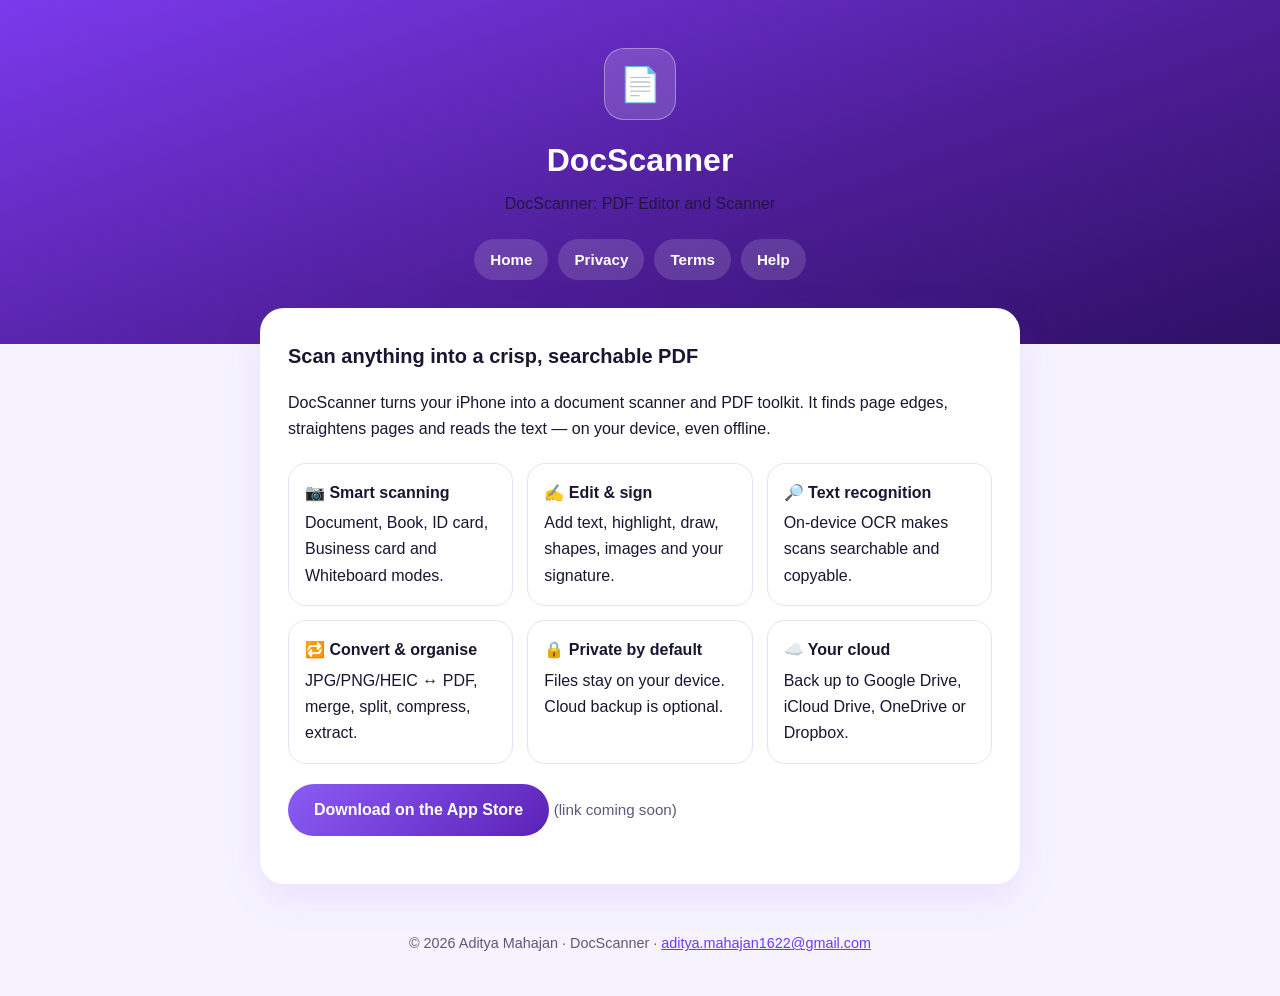
==== index.html @ 16f95996 "Add files via upload" ====
<!doctype html><html lang="en"><head><meta charset="utf-8"><meta name="viewport" content="width=device-width,initial-scale=1">
<title>DocScanner — DocScanner</title><meta name="description" content="DocScanner: PDF Editor and Scanner for iPhone. Scan, sign, OCR, convert and organise PDFs — privately, on your device.">
<link rel="stylesheet" href="style.css"></head><body>
<header><div class="logo" aria-hidden="true">📄</div><h1>DocScanner</h1><p>DocScanner: PDF Editor and Scanner</p>
<nav><a href="index.html">Home</a><a href="privacy.html">Privacy</a><a href="terms.html">Terms</a><a href="help.html">Help</a></nav></header><main>
<h2>Scan anything into a crisp, searchable PDF</h2>
<p>DocScanner turns your iPhone into a document scanner and PDF toolkit. It finds page edges, straightens pages and reads the text — on your device, even offline.</p>
<div class="cards">
<div class="card"><b>📷 Smart scanning</b>Document, Book, ID card, Business card and Whiteboard modes.</div>
<div class="card"><b>✍️ Edit &amp; sign</b>Add text, highlight, draw, shapes, images and your signature.</div>
<div class="card"><b>🔎 Text recognition</b>On-device OCR makes scans searchable and copyable.</div>
<div class="card"><b>🔁 Convert &amp; organise</b>JPG/PNG/HEIC ↔ PDF, merge, split, compress, extract.</div>
<div class="card"><b>🔒 Private by default</b>Files stay on your device. Cloud backup is optional.</div>
<div class="card"><b>☁️ Your cloud</b>Back up to Google Drive, iCloud Drive, OneDrive or Dropbox.</div>
</div>
<p><a class="btn" href="#">Download on the App Store</a> <span class="muted">(link coming soon)</span></p>
</main><footer>© 2026 Aditya Mahajan · DocScanner · <a href="mailto:aditya.mahajan1622@gmail.com">aditya.mahajan1622@gmail.com</a></footer></body></html>
---- style.css ----
:root{--accent:#6D3BF5;--deep:#4C1DB8;--bg:#F6F3FF;--text:#1B1530;--muted:#5E5878;--card:#fff;--border:#E7E1F7}
@media (prefers-color-scheme:dark){:root{--bg:#0F0D17;--text:#F4F2FA;--muted:#A9A3BD;--card:#1B1826;--border:#332D45}}
*{box-sizing:border-box}body{margin:0;font-family:-apple-system,BlinkMacSystemFont,"Segoe UI",Inter,Roboto,sans-serif;background:var(--bg);color:var(--text);line-height:1.65}
header{background:linear-gradient(160deg,#7C3AED,#4C1D95 60%,#2E1065);color:#fff;padding:48px 20px 64px;text-align:center}
.logo{width:72px;height:72px;border-radius:20px;background:rgba(255,255,255,.16);border:1.5px solid rgba(255,255,255,.35);display:inline-flex;align-items:center;justify-content:center;font-size:34px}
header h1{margin:14px 0 4px;font-size:2rem}header p{margin:0;opacity:.85}
nav{display:flex;gap:10px;justify-content:center;flex-wrap:wrap;margin-top:22px}
nav a{color:#fff;text-decoration:none;padding:8px 16px;border-radius:999px;background:rgba(255,255,255,.14);font-weight:600;font-size:.95rem}
nav a:hover{background:rgba(255,255,255,.26)}
main{max-width:760px;margin:-36px auto 48px;padding:32px 28px;background:var(--card);border-radius:24px;box-shadow:0 12px 40px rgba(109,59,245,.10)}
h2{margin-top:2rem;font-size:1.25rem}h2:first-child{margin-top:0}
a{color:var(--accent)}p,li{color:var(--text)}.muted{color:var(--muted);font-size:.95rem}
.cards{display:grid;grid-template-columns:repeat(auto-fit,minmax(200px,1fr));gap:14px;margin:20px 0}
.card{border:1px solid var(--border);border-radius:18px;padding:16px}.card b{display:block;margin-bottom:4px}
.btn{display:inline-block;background:linear-gradient(135deg,#8B5CF6,#5B21B6);color:#fff;text-decoration:none;padding:13px 26px;border-radius:999px;font-weight:700}
footer{text-align:center;color:var(--muted);font-size:.9rem;padding:0 20px 40px}
details{border:1px solid var(--border);border-radius:14px;padding:12px 16px;margin:10px 0}summary{font-weight:600;cursor:pointer}
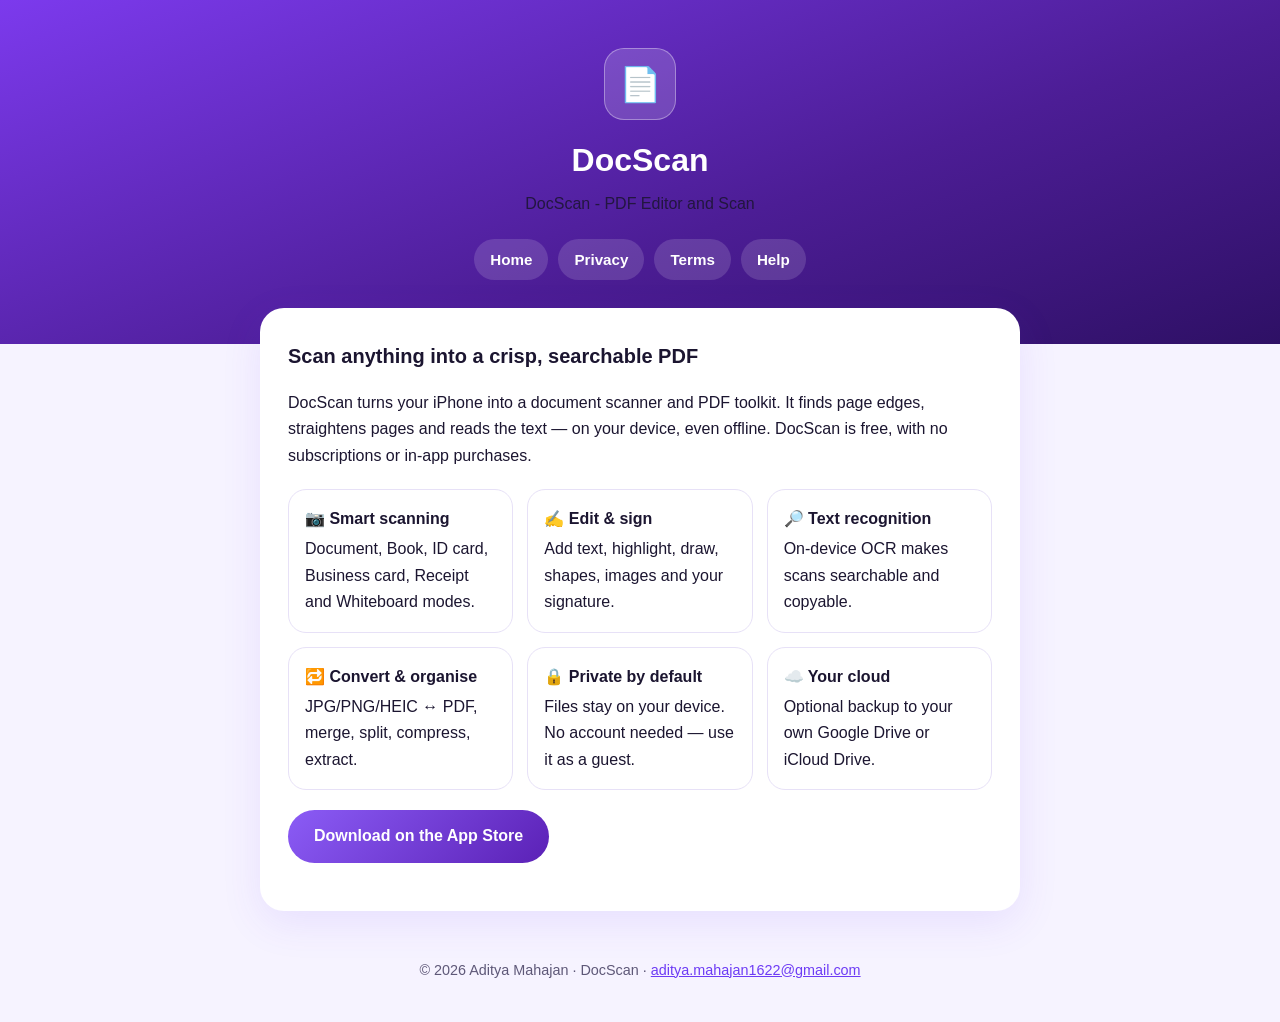
==== commit 53f20d3c: "Add files via upload" ====
--- a/index.html
+++ b/index.html
@@ -1,17 +1,17 @@
 <!doctype html><html lang="en"><head><meta charset="utf-8"><meta name="viewport" content="width=device-width,initial-scale=1">
-<title>DocScanner — DocScanner</title><meta name="description" content="DocScanner: PDF Editor and Scanner for iPhone. Scan, sign, OCR, convert and organise PDFs — privately, on your device.">
+<title>DocScan - PDF Editor and Scan</title><meta name="description" content="DocScan: PDF Editor and Scan for iPhone. Scan, sign, OCR, convert and organise PDFs — privately, on your device. Free.">
 <link rel="stylesheet" href="style.css"></head><body>
-<header><div class="logo" aria-hidden="true">📄</div><h1>DocScanner</h1><p>DocScanner: PDF Editor and Scanner</p>
+<header><div class="logo" aria-hidden="true">📄</div><h1>DocScan</h1><p>DocScan - PDF Editor and Scan</p>
 <nav><a href="index.html">Home</a><a href="privacy.html">Privacy</a><a href="terms.html">Terms</a><a href="help.html">Help</a></nav></header><main>
 <h2>Scan anything into a crisp, searchable PDF</h2>
-<p>DocScanner turns your iPhone into a document scanner and PDF toolkit. It finds page edges, straightens pages and reads the text — on your device, even offline.</p>
+<p>DocScan turns your iPhone into a document scanner and PDF toolkit. It finds page edges, straightens pages and reads the text — on your device, even offline. DocScan is free, with no subscriptions or in-app purchases.</p>
 <div class="cards">
-<div class="card"><b>📷 Smart scanning</b>Document, Book, ID card, Business card and Whiteboard modes.</div>
+<div class="card"><b>📷 Smart scanning</b>Document, Book, ID card, Business card, Receipt and Whiteboard modes.</div>
 <div class="card"><b>✍️ Edit &amp; sign</b>Add text, highlight, draw, shapes, images and your signature.</div>
 <div class="card"><b>🔎 Text recognition</b>On-device OCR makes scans searchable and copyable.</div>
 <div class="card"><b>🔁 Convert &amp; organise</b>JPG/PNG/HEIC ↔ PDF, merge, split, compress, extract.</div>
-<div class="card"><b>🔒 Private by default</b>Files stay on your device. Cloud backup is optional.</div>
-<div class="card"><b>☁️ Your cloud</b>Back up to Google Drive, iCloud Drive, OneDrive or Dropbox.</div>
+<div class="card"><b>🔒 Private by default</b>Files stay on your device. No account needed — use it as a guest.</div>
+<div class="card"><b>☁️ Your cloud</b>Optional backup to your own Google Drive or iCloud Drive.</div>
 </div>
-<p><a class="btn" href="#">Download on the App Store</a> <span class="muted">(link coming soon)</span></p>
-</main><footer>© 2026 Aditya Mahajan · DocScanner · <a href="mailto:aditya.mahajan1622@gmail.com">aditya.mahajan1622@gmail.com</a></footer></body></html>
+<p><a class="btn" href="https://apps.apple.com/app/id6837264939">Download on the App Store</a></p>
+</main><footer>© 2026 Aditya Mahajan · DocScan · <a href="mailto:aditya.mahajan1622@gmail.com">aditya.mahajan1622@gmail.com</a></footer></body></html>
